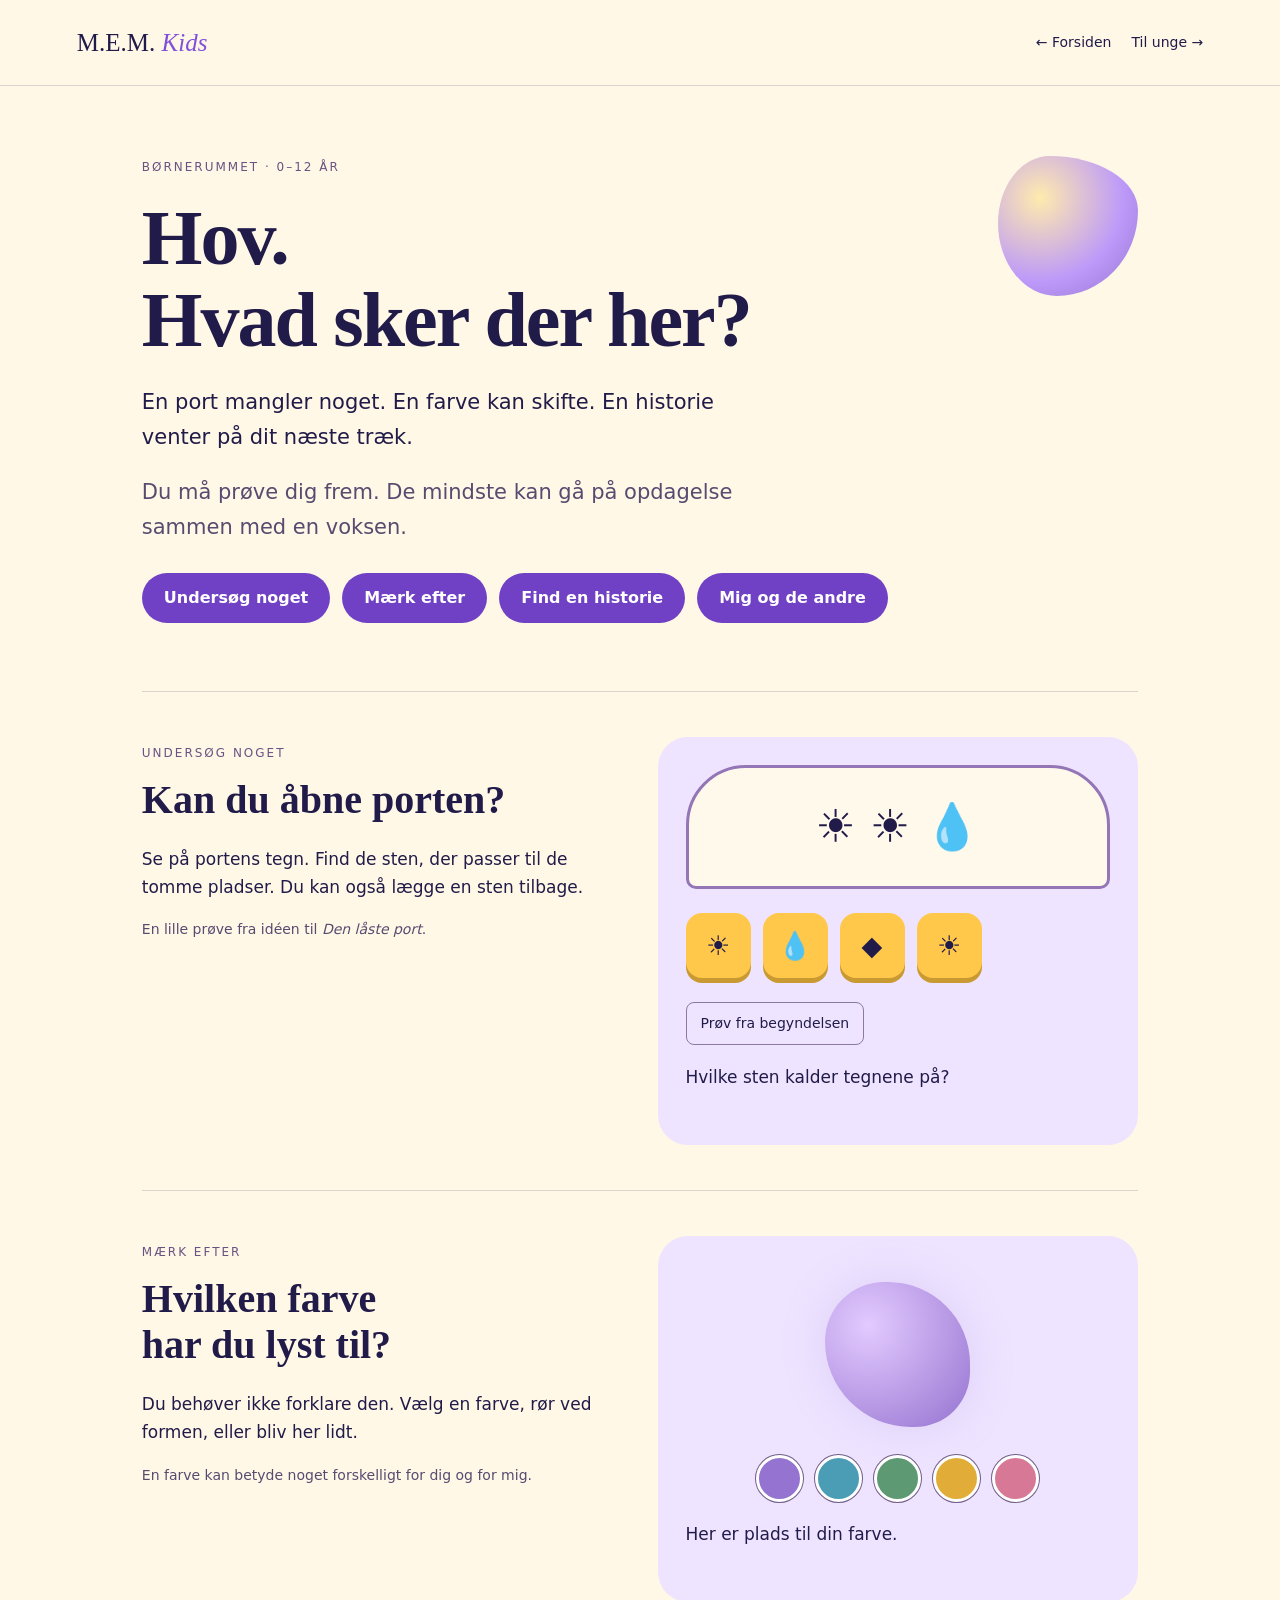
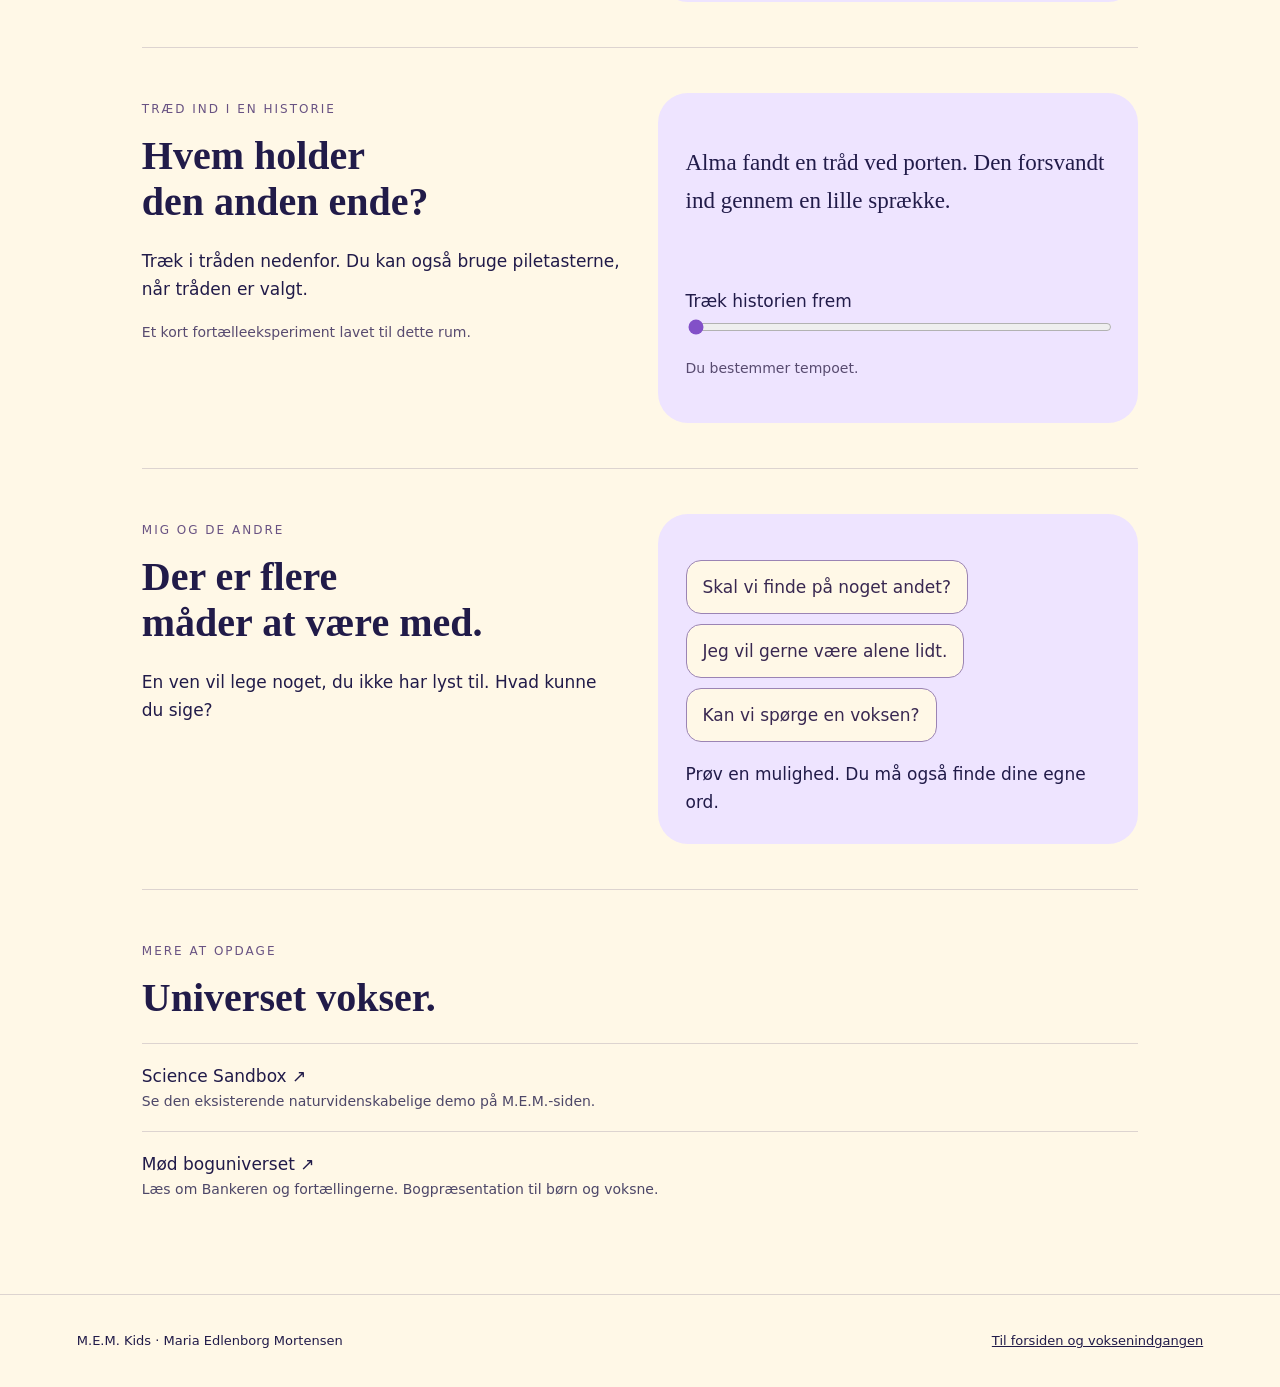
==== boern.html @ 12ec767f "Add files via upload" ====
<!doctype html><html lang="da"><head><meta charset="utf-8"><meta name="viewport" content="width=device-width,initial-scale=1"><title>Børnerummet · M.E.M. Kids</title><link rel="stylesheet" href="rum.css"></head><body>
<header><a class="brand" href="index.html">M.E.M. <em>Kids</em></a><nav aria-label="Vælg rum"><a href="index.html">← Forsiden</a><a href="unge.html">Til unge →</a></nav></header>
<main><section class="hero"><div class="hero-mark" aria-hidden="true"></div><div class="hero-copy"><span class="eyebrow">Børnerummet · 0–12 år</span><h1>Hov.<br>Hvad sker der her?</h1><p>En port mangler noget. En farve kan skifte. En historie venter på dit næste træk.</p><p class="hint">Du må prøve dig frem. De mindste kan gå på opdagelse sammen med en voksen.</p><div class="jump"><a href="#port">Undersøg noget</a><a href="#maerk">Mærk efter</a><a href="#historie">Find en historie</a><a href="#sammen">Mig og de andre</a></div></div></section>
<section class="area split" id="port"><div class="intro"><span class="eyebrow">Undersøg noget</span><h2>Kan du åbne porten?</h2><p>Se på portens tegn. Find de sten, der passer til de tomme pladser. Du kan også lægge en sten tilbage.</p><p class="hint">En lille prøve fra idéen til <em>Den låste port</em>.</p></div><div class="play"><div class="gate" id="gate" aria-label="Porten har to solpladser og en vandplads">☀ ☀ 💧</div><div class="pieces" aria-label="Vælg sten"><button class="stone" data-kind="sun" aria-label="Solsten et" aria-pressed="false">☀</button><button class="stone" data-kind="water" aria-label="Vandsten" aria-pressed="false">💧</button><button class="stone" data-kind="earth" aria-label="Jordsten" aria-pressed="false">◆</button><button class="stone" data-kind="sun" aria-label="Solsten to" aria-pressed="false">☀</button></div><button class="secondary" id="reset-gate">Prøv fra begyndelsen</button><p class="result" id="gate-result" aria-live="polite">Hvilke sten kalder tegnene på?</p></div></section>
<section class="area split" id="maerk"><div><span class="eyebrow">Mærk efter</span><h2>Hvilken farve<br>har du lyst til?</h2><p>Du behøver ikke forklare den. Vælg en farve, rør ved formen, eller bliv her lidt.</p><p class="hint">En farve kan betyde noget forskelligt for dig og for mig.</p></div><div class="play"><button class="feeling" id="feeling" aria-label="Rør ved farveformen" style="display:block;border:0"></button><div class="colors"><button style="background:#9573d0" data-color="#9573d0" aria-label="Lilla"></button><button style="background:#4b9db5" data-color="#4b9db5" aria-label="Blå"></button><button style="background:#5d9973" data-color="#5d9973" aria-label="Grøn"></button><button style="background:#e1ad38" data-color="#e1ad38" aria-label="Gul"></button><button style="background:#d67896" data-color="#d67896" aria-label="Rosa"></button></div><p id="color-result" class="result" aria-live="polite">Her er plads til din farve.</p></div></section>
<section class="area split" id="historie"><div><span class="eyebrow">Træd ind i en historie</span><h2>Hvem holder<br>den anden ende?</h2><p>Træk i tråden nedenfor. Du kan også bruge piletasterne, når tråden er valgt.</p><p class="hint">Et kort fortælleeksperiment lavet til dette rum.</p></div><div class="play"><p class="story" id="story-text" aria-live="polite">Alma fandt en tråd ved porten. Den forsvandt ind gennem en lille sprække.</p><label for="story-thread">Træk historien frem</label><input class="thread-control" id="story-thread" type="range" min="0" max="4" step="1" value="0"><p class="hint">Du bestemmer tempoet.</p></div></section>
<section class="area split" id="sammen"><div><span class="eyebrow">Mig og de andre</span><h2>Der er flere<br>måder at være med.</h2><p>En ven vil lege noget, du ikke har lyst til. Hvad kunne du sige?</p></div><div class="play"><div class="choices"><button data-response="Du kan foreslå en anden leg. Så kan I undersøge, om der er noget, I begge har lyst til.">Skal vi finde på noget andet?</button><button data-response="Du må gerne holde en pause. Du kan fortælle, om du har lyst til at være med senere.">Jeg vil gerne være alene lidt.</button><button data-response="En voksen kan hjælpe med at få plads til begge jeres ønsker.">Kan vi spørge en voksen?</button></div><p class="result" id="friend-result" aria-live="polite">Prøv en mulighed. Du må også finde dine egne ord.</p></div></section>
<section class="area"><span class="eyebrow">Mere at opdage</span><h2>Universet vokser.</h2><a class="resource" href="https://mem-teori.github.io/etos-site/science-sandbox.html">Science Sandbox ↗<span>Se den eksisterende naturvidenskabelige demo på M.E.M.-siden.</span></a><a class="resource" href="https://mem-teori.github.io/etos-site/boerneunivers.html">Mød boguniverset ↗<span>Læs om Bankeren og fortællingerne. Bogpræsentation til børn og voksne.</span></a></section></main>
<footer class="foot"><span>M.E.M. Kids · Maria Edlenborg Mortensen</span><a href="index.html">Til forsiden og voksenindgangen</a></footer>
<script src="boern.js"></script></body></html>
---- rum.css ----
*{box-sizing:border-box}html{scroll-behavior:smooth}body{margin:0;font:17px/1.65 'Trebuchet MS',system-ui,sans-serif;background:#fff8e7;color:#211b49}body.young{background:#101923;color:#e7f1f3;font-family:system-ui,sans-serif}a{color:inherit}button,input,textarea{font:inherit}button,a{touch-action:manipulation}button{cursor:pointer}button:focus-visible,a:focus-visible,input:focus-visible,textarea:focus-visible{outline:3px solid #b57bff;outline-offset:5px}header{display:flex;justify-content:space-between;gap:20px;flex-wrap:wrap;align-items:center;padding:22px 6%;border-bottom:1px solid #81728e44}.brand{text-decoration:none;font-family:Georgia,serif;font-size:25px}.brand em{color:#8250d8}.young .brand em{color:#9cebd2}nav{display:flex;gap:20px;flex-wrap:wrap;font-size:14px}nav a{text-decoration:none}main{max-width:1150px;margin:auto;padding:0 6%}.hero{padding:65px 0 40px;position:relative}.eyebrow{text-transform:uppercase;letter-spacing:2px;font-size:12px;color:#695383}.young .eyebrow{color:#9cebd2}h1{font:700 clamp(40px,7vw,78px)/1.05 Georgia,serif;letter-spacing:-2px;margin:18px 0 24px}.young h1{font-family:system-ui,sans-serif;font-weight:750}h2{font:700 clamp(28px,4vw,40px)/1.15 Georgia,serif;margin:12px 0 22px}.young h2{font-family:system-ui,sans-serif;font-weight:650}h3{font-size:20px}.hero p{max-width:630px;font-size:21px}.hero-mark{position:absolute;right:0;top:70px;width:140px;height:140px;background:radial-gradient(circle at 30% 30%,#ffe69a,#a77aff 60%,#7144c7);border-radius:37% 63% 58% 42%/48% 39% 61% 52%;opacity:.75;z-index:-0}.hero-copy{position:relative;z-index:1;max-width:760px}.young .hero-mark{background:transparent;border:1px solid #81d9c1;transform:rotate(32deg);border-radius:6px;opacity:.3}.jump{display:flex;gap:12px;flex-wrap:wrap;margin:28px 0}.jump a,.action{display:inline-block;background:#7041c4;color:#fff;border:0;border-radius:28px;padding:12px 22px;text-decoration:none;font-size:16px;font-weight:700}.young .jump a,.young .action{background:#a5f2ce;color:#10262a;border-radius:5px}.area{padding:45px 0;border-top:1px solid #81728e44}.split{display:grid;grid-template-columns:1fr 1fr;gap:35px;align-items:start}.intro p{max-width:600px}.play{background:#eee4ff;border-radius:30px;padding:28px;min-width:0}.young .play{background:#192936;border:1px solid #36505a;border-radius:10px}.hint{font-size:14px;color:#584b70}.young .hint{color:#bccdd6}.pieces{display:flex;gap:12px;flex-wrap:wrap;margin:24px 0}.stone{width:65px;height:65px;border:0;border-radius:16px;background:#ffc84a;color:#211b49;box-shadow:0 5px #ca9a32;font-size:27px}.stone[aria-pressed=true]{background:#7650ca;box-shadow:0 5px #4b3087;color:white}.gate{padding:22px;border:3px solid #9476b7;border-radius:60px 60px 10px 10px;text-align:center;font-size:45px;min-height:120px;background:#fff9ec}.gate.open{background:#d9f3c5;border-color:#4d7b36}.result{min-height:54px;margin:18px 0 0}.secondary{background:transparent;color:inherit;border:1px solid #8c799e;padding:9px 14px;border-radius:8px;font-size:14px}.feeling{height:145px;width:145px;margin:18px auto 28px;background:radial-gradient(circle at 30% 30%,#e3caff,#9573d0);border-radius:42% 58% 39% 61%;transition:background .3s,border-radius .3s,transform .3s;box-shadow:0 0 45px #af8ce33b}.colors{display:flex;justify-content:center;gap:12px;flex-wrap:wrap}.colors button{width:47px;height:47px;border-radius:50%;border:3px solid #ffffff;box-shadow:0 0 0 1px #705d87}.story{font-family:Georgia,serif;font-size:23px;min-height:120px}.thread-control{width:100%;accent-color:#8250c8}.choices{display:flex;flex-wrap:wrap;gap:10px;margin:18px 0}.choices button{background:#fff8e7;border:1px solid #9b84b4;color:#392851;border-radius:15px;padding:12px 16px;text-align:left}.young .choices button{background:#213746;border-color:#47616f;color:#ecf6f7;border-radius:5px}.young .choices button[aria-pressed=true]{border-color:#a5f2ce;background:#304b4a}.sheet label{display:block;margin:18px 0 5px}.sheet textarea{display:block;width:100%;min-height:90px;resize:vertical;padding:12px;background:#10202b;border:1px solid #526879;color:#f0f5f6;border-radius:5px}.output{white-space:pre-wrap;background:#0e202a;padding:18px;border-left:3px solid #a5f2ce;margin-top:20px;overflow-wrap:anywhere}.tags{display:flex;gap:10px;flex-wrap:wrap}.tags span{font-size:12px;border:1px solid #87949d;padding:4px 9px;border-radius:4px}.resource{display:block;padding:18px 0;border-top:1px solid #81728e44;text-decoration:none}.resource span{display:block;font-size:14px;opacity:.8}.note{font-size:14px;max-width:750px}.foot{padding:35px 6%;border-top:1px solid #81728e44;margin-top:30px;display:flex;gap:20px;justify-content:space-between;flex-wrap:wrap;font-size:13px}.status{font-size:12px;letter-spacing:1px;color:#705383}.young .status{color:#a5d7c9}@media(max-width:700px){.split{grid-template-columns:1fr}.hero{padding-top:40px}.hero-mark{width:80px;height:80px;top:35px;opacity:.3}main{padding:0 6%}.play{padding:22px}nav{gap:14px}.hero p{font-size:19px}.stone{width:56px;height:56px}}@media(prefers-reduced-motion:reduce){html{scroll-behavior:auto}*{transition:none!important}}
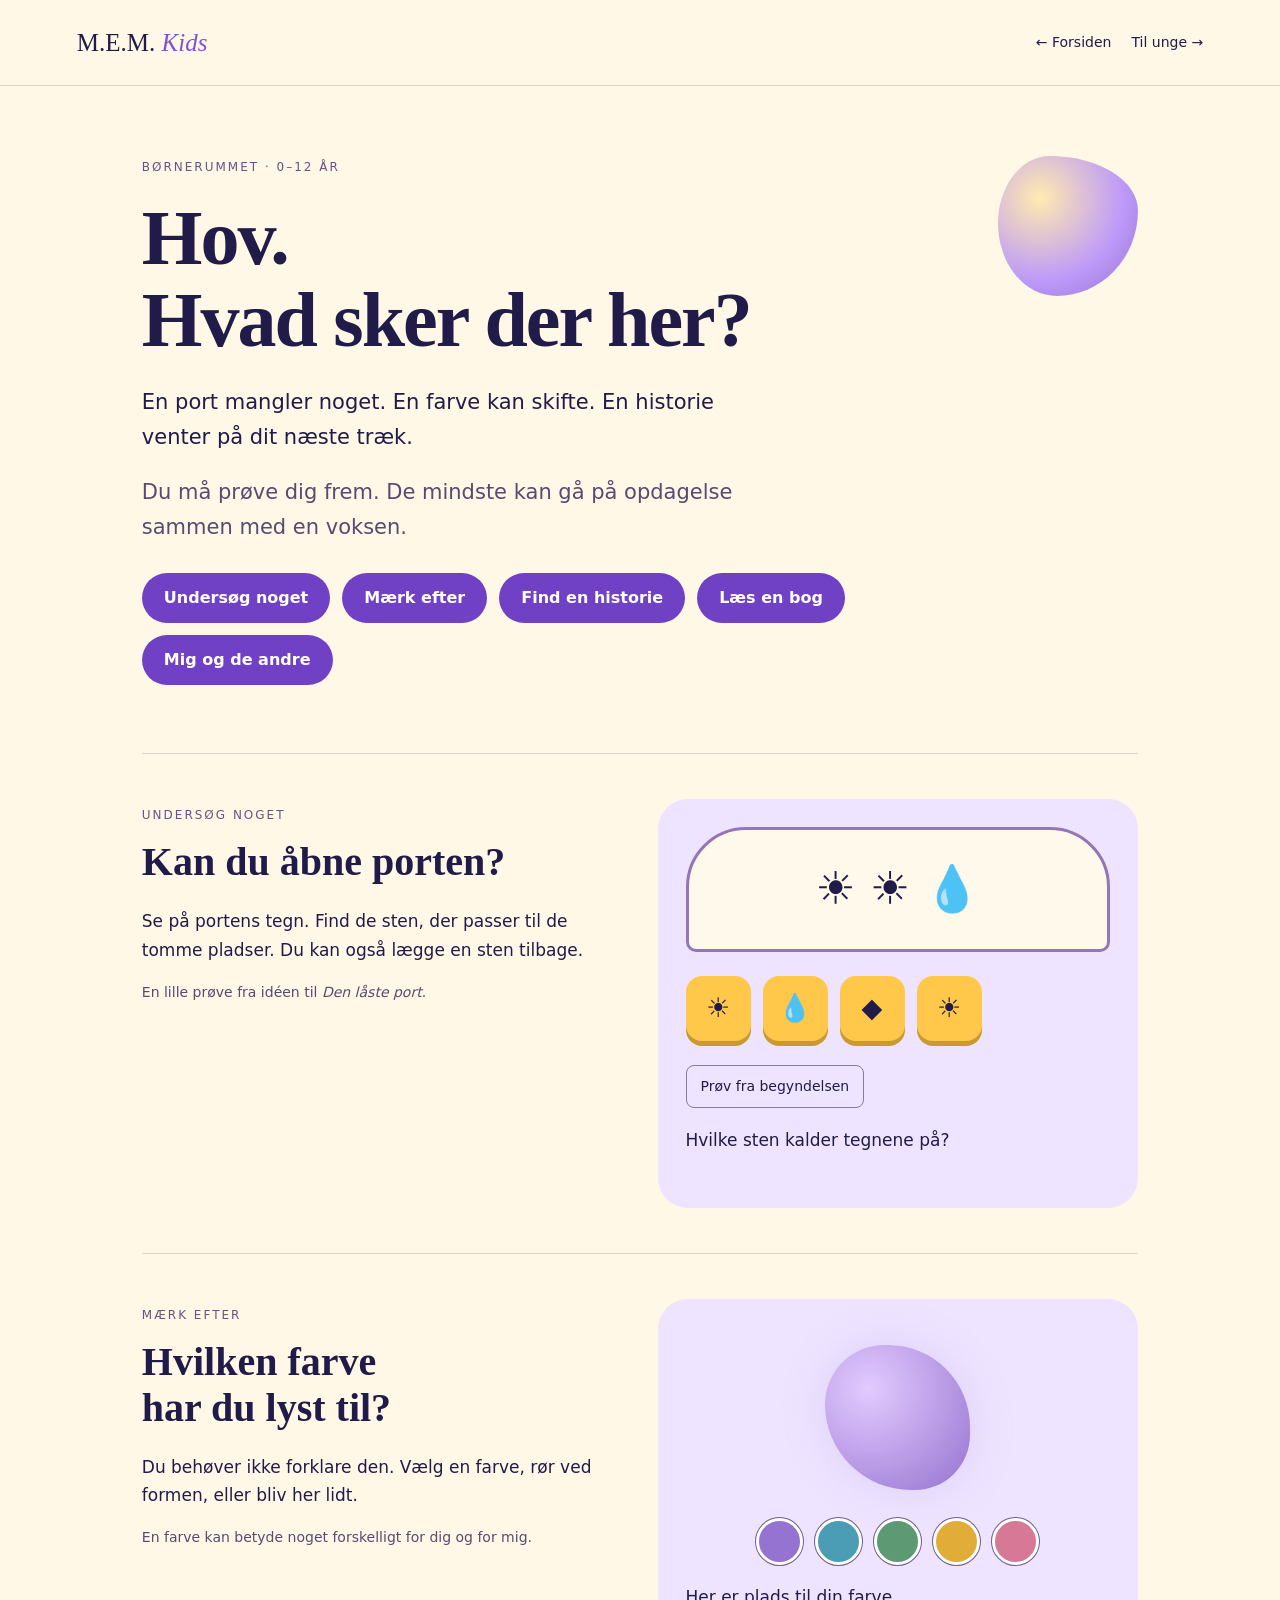
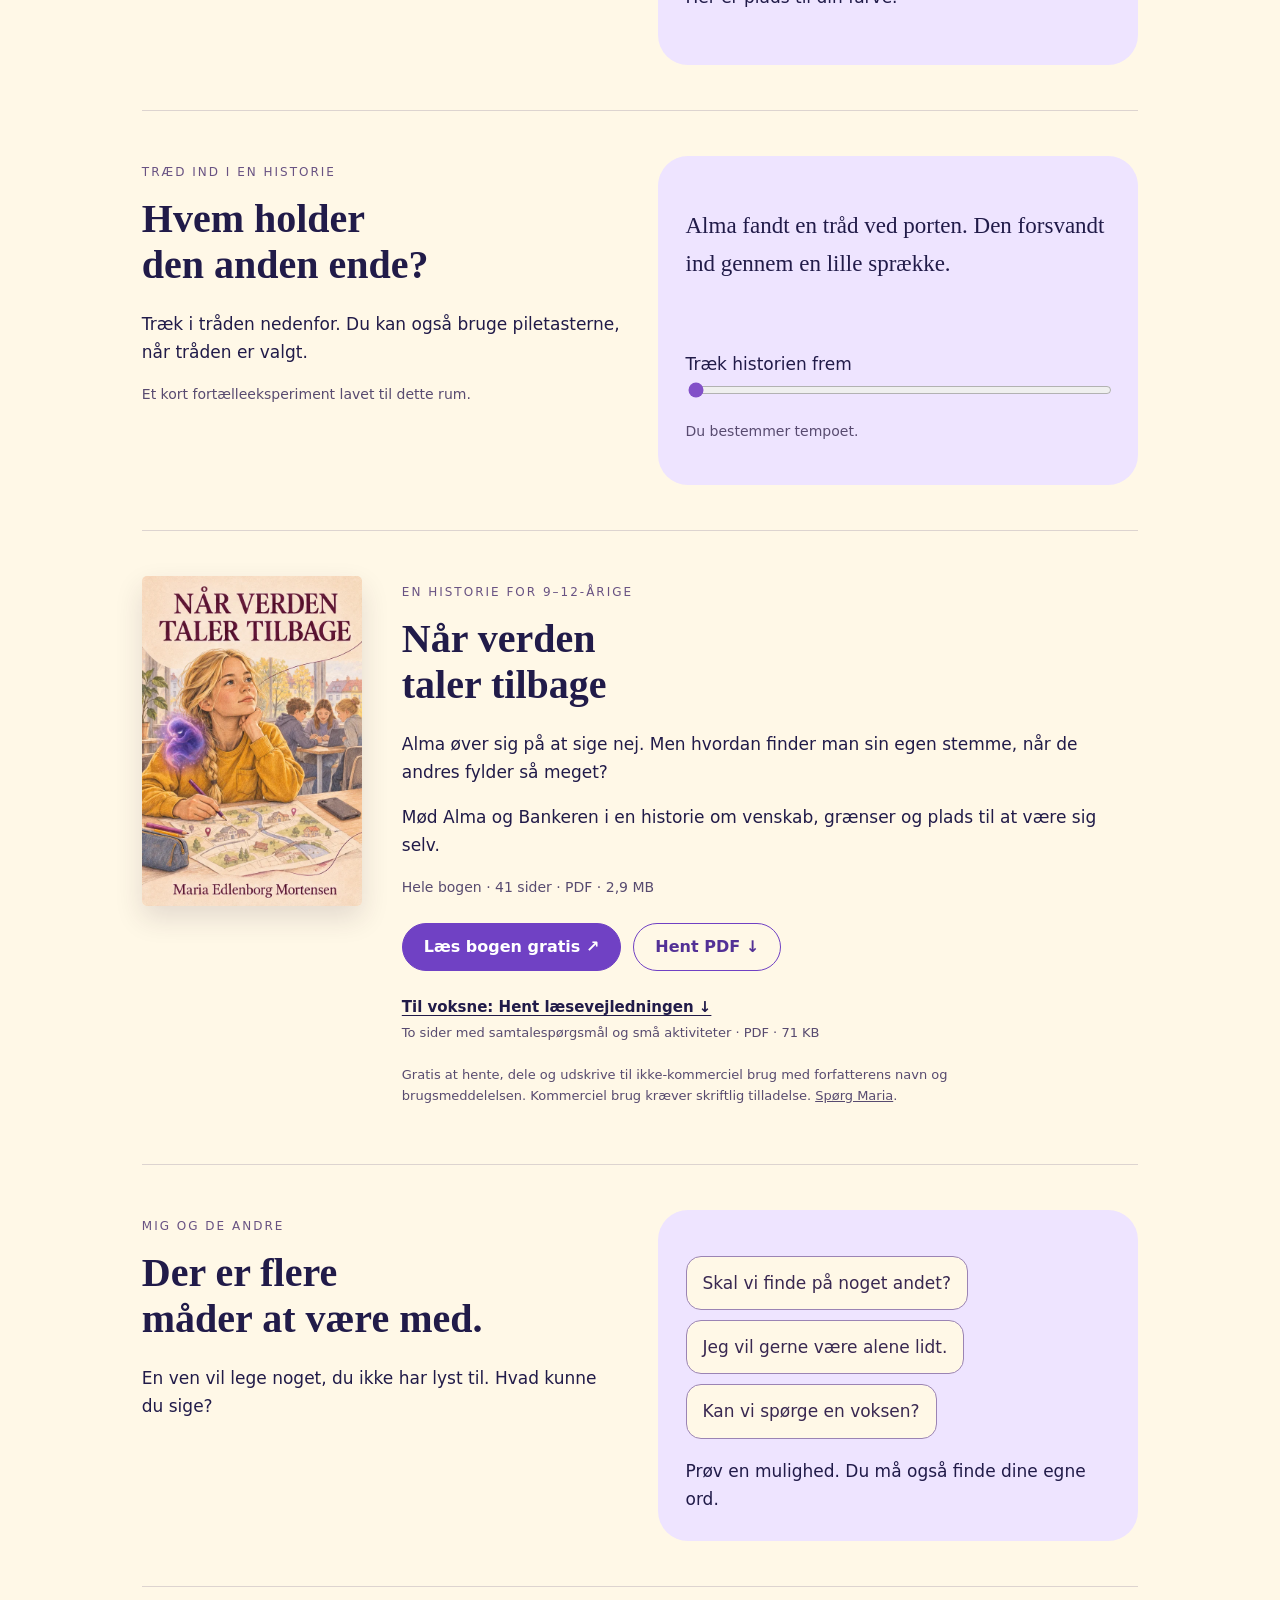
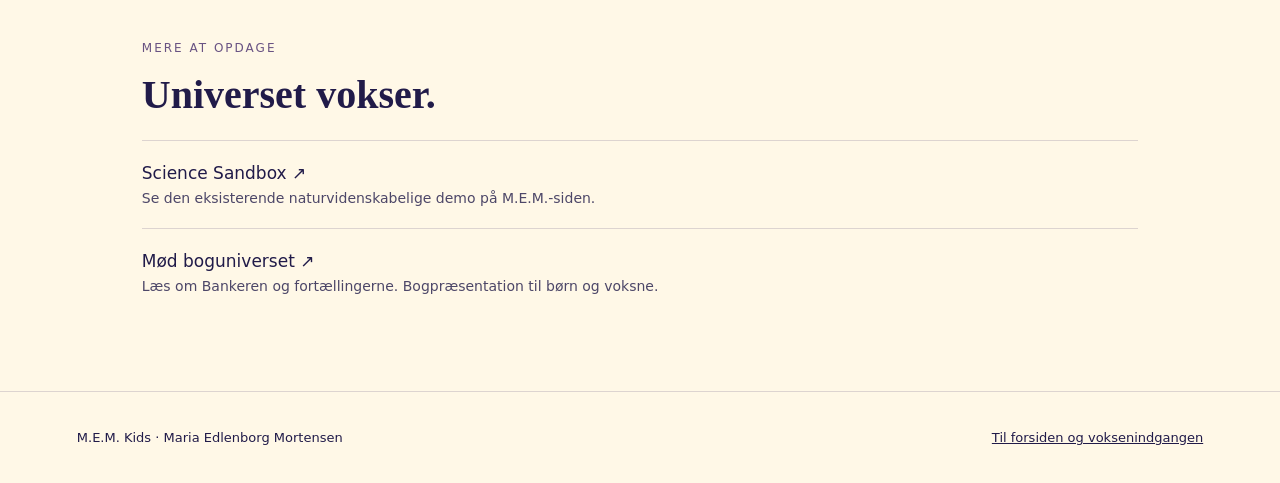
==== commit 440dff40: "Add files via upload" ====
--- a/boern.html
+++ b/boern.html
@@ -1,9 +1,27 @@
-<!doctype html><html lang="da"><head><meta charset="utf-8"><meta name="viewport" content="width=device-width,initial-scale=1"><title>Børnerummet · M.E.M. Kids</title><link rel="stylesheet" href="rum.css"></head><body>
+<!doctype html><html lang="da"><head><meta charset="utf-8"><meta name="viewport" content="width=device-width,initial-scale=1"><title>Børnerummet · M.E.M. Kids</title><link rel="stylesheet" href="rum.css"><link rel="stylesheet" href="boeger.css"></head><body>
 <header><a class="brand" href="index.html">M.E.M. <em>Kids</em></a><nav aria-label="Vælg rum"><a href="index.html">← Forsiden</a><a href="unge.html">Til unge →</a></nav></header>
-<main><section class="hero"><div class="hero-mark" aria-hidden="true"></div><div class="hero-copy"><span class="eyebrow">Børnerummet · 0–12 år</span><h1>Hov.<br>Hvad sker der her?</h1><p>En port mangler noget. En farve kan skifte. En historie venter på dit næste træk.</p><p class="hint">Du må prøve dig frem. De mindste kan gå på opdagelse sammen med en voksen.</p><div class="jump"><a href="#port">Undersøg noget</a><a href="#maerk">Mærk efter</a><a href="#historie">Find en historie</a><a href="#sammen">Mig og de andre</a></div></div></section>
+<main><section class="hero"><div class="hero-mark" aria-hidden="true"></div><div class="hero-copy"><span class="eyebrow">Børnerummet · 0–12 år</span><h1>Hov.<br>Hvad sker der her?</h1><p>En port mangler noget. En farve kan skifte. En historie venter på dit næste træk.</p><p class="hint">Du må prøve dig frem. De mindste kan gå på opdagelse sammen med en voksen.</p><div class="jump"><a href="#port">Undersøg noget</a><a href="#maerk">Mærk efter</a><a href="#historie">Find en historie</a><a href="#bogen">Læs en bog</a><a href="#sammen">Mig og de andre</a></div></div></section>
 <section class="area split" id="port"><div class="intro"><span class="eyebrow">Undersøg noget</span><h2>Kan du åbne porten?</h2><p>Se på portens tegn. Find de sten, der passer til de tomme pladser. Du kan også lægge en sten tilbage.</p><p class="hint">En lille prøve fra idéen til <em>Den låste port</em>.</p></div><div class="play"><div class="gate" id="gate" aria-label="Porten har to solpladser og en vandplads">☀ ☀ 💧</div><div class="pieces" aria-label="Vælg sten"><button class="stone" data-kind="sun" aria-label="Solsten et" aria-pressed="false">☀</button><button class="stone" data-kind="water" aria-label="Vandsten" aria-pressed="false">💧</button><button class="stone" data-kind="earth" aria-label="Jordsten" aria-pressed="false">◆</button><button class="stone" data-kind="sun" aria-label="Solsten to" aria-pressed="false">☀</button></div><button class="secondary" id="reset-gate">Prøv fra begyndelsen</button><p class="result" id="gate-result" aria-live="polite">Hvilke sten kalder tegnene på?</p></div></section>
 <section class="area split" id="maerk"><div><span class="eyebrow">Mærk efter</span><h2>Hvilken farve<br>har du lyst til?</h2><p>Du behøver ikke forklare den. Vælg en farve, rør ved formen, eller bliv her lidt.</p><p class="hint">En farve kan betyde noget forskelligt for dig og for mig.</p></div><div class="play"><button class="feeling" id="feeling" aria-label="Rør ved farveformen" style="display:block;border:0"></button><div class="colors"><button style="background:#9573d0" data-color="#9573d0" aria-label="Lilla"></button><button style="background:#4b9db5" data-color="#4b9db5" aria-label="Blå"></button><button style="background:#5d9973" data-color="#5d9973" aria-label="Grøn"></button><button style="background:#e1ad38" data-color="#e1ad38" aria-label="Gul"></button><button style="background:#d67896" data-color="#d67896" aria-label="Rosa"></button></div><p id="color-result" class="result" aria-live="polite">Her er plads til din farve.</p></div></section>
 <section class="area split" id="historie"><div><span class="eyebrow">Træd ind i en historie</span><h2>Hvem holder<br>den anden ende?</h2><p>Træk i tråden nedenfor. Du kan også bruge piletasterne, når tråden er valgt.</p><p class="hint">Et kort fortælleeksperiment lavet til dette rum.</p></div><div class="play"><p class="story" id="story-text" aria-live="polite">Alma fandt en tråd ved porten. Den forsvandt ind gennem en lille sprække.</p><label for="story-thread">Træk historien frem</label><input class="thread-control" id="story-thread" type="range" min="0" max="4" step="1" value="0"><p class="hint">Du bestemmer tempoet.</p></div></section>
+<section class="area book-section" id="bogen" aria-labelledby="book-title">
+  <div class="book-layout">
+    <a class="book-cover" href="boeger/naar-verden-taler-tilbage.pdf" target="_blank" rel="noopener" aria-label="Læs Når verden taler tilbage som PDF i en ny fane"><img src="assets/naar-verden-taler-tilbage.webp" width="600" height="900" loading="lazy" decoding="async" alt="Omslag til Når verden taler tilbage med Alma og Bankeren."></a>
+    <div class="book-copy">
+      <span class="eyebrow">En historie for 9–12-årige</span>
+      <h2 id="book-title">Når verden<br>taler tilbage</h2>
+      <p>Alma øver sig på at sige nej. Men hvordan finder man sin egen stemme, når de andres fylder så meget?</p>
+      <p>Mød Alma og Bankeren i en historie om venskab, grænser og plads til at være sig selv.</p>
+      <p class="book-format">Hele bogen · 41 sider · PDF · 2,9 MB</p>
+      <div class="book-actions">
+        <a class="book-primary" href="boeger/naar-verden-taler-tilbage.pdf" target="_blank" rel="noopener" aria-label="Læs bogen gratis som PDF i en ny fane">Læs bogen gratis ↗</a>
+        <a class="book-secondary" href="boeger/naar-verden-taler-tilbage.pdf" download="naar-verden-taler-tilbage.pdf">Hent PDF ↓</a>
+      </div>
+      <p class="book-guide"><a href="boeger/laesevejledning.pdf" download="laesevejledning.pdf">Til voksne: Hent læsevejledningen ↓</a><br><span>To sider med samtalespørgsmål og små aktiviteter · PDF · 71 KB</span></p>
+      <p class="book-permission">Gratis at hente, dele og udskrive til ikke-kommerciel brug med forfatterens navn og brugsmeddelelsen. Kommerciel brug kræver skriftlig tilladelse. <a href="mailto:M.E.M.Teori@gmail.com?subject=Tilladelse%20til%20brug%20af%20b%C3%B8rnebog">Spørg Maria</a>.</p>
+    </div>
+  </div>
+</section>
 <section class="area split" id="sammen"><div><span class="eyebrow">Mig og de andre</span><h2>Der er flere<br>måder at være med.</h2><p>En ven vil lege noget, du ikke har lyst til. Hvad kunne du sige?</p></div><div class="play"><div class="choices"><button data-response="Du kan foreslå en anden leg. Så kan I undersøge, om der er noget, I begge har lyst til.">Skal vi finde på noget andet?</button><button data-response="Du må gerne holde en pause. Du kan fortælle, om du har lyst til at være med senere.">Jeg vil gerne være alene lidt.</button><button data-response="En voksen kan hjælpe med at få plads til begge jeres ønsker.">Kan vi spørge en voksen?</button></div><p class="result" id="friend-result" aria-live="polite">Prøv en mulighed. Du må også finde dine egne ord.</p></div></section>
 <section class="area"><span class="eyebrow">Mere at opdage</span><h2>Universet vokser.</h2><a class="resource" href="https://mem-teori.github.io/etos-site/science-sandbox.html">Science Sandbox ↗<span>Se den eksisterende naturvidenskabelige demo på M.E.M.-siden.</span></a><a class="resource" href="https://mem-teori.github.io/etos-site/boerneunivers.html">Mød boguniverset ↗<span>Læs om Bankeren og fortællingerne. Bogpræsentation til børn og voksne.</span></a></section></main>
 <footer class="foot"><span>M.E.M. Kids · Maria Edlenborg Mortensen</span><a href="index.html">Til forsiden og voksenindgangen</a></footer>
--- a/boeger.css
+++ b/boeger.css
@@ -0,0 +1,23 @@
+.book-section{scroll-margin-top:24px}
+.book-layout{display:grid;grid-template-columns:220px minmax(0,1fr);gap:40px;align-items:start}
+.book-cover,.book-teaser-cover{display:block}
+.book-cover img,.book-teaser-cover img{display:block;width:100%;height:auto;border-radius:5px;box-shadow:0 12px 28px #39233824}
+.book-copy h2{margin-top:12px}
+.book-format{font-size:14px;color:#584b70}
+.book-actions{display:flex;flex-wrap:wrap;gap:12px;margin:24px 0}
+.book-primary,.book-secondary{display:inline-flex;align-items:center;justify-content:center;min-height:48px;border-radius:28px;padding:11px 21px;text-decoration:none;font-size:16px;font-weight:700;line-height:1.4;border:1px solid #7041c4}
+.book-primary{background:#7041c4;color:#fff}
+.book-secondary{background:transparent;color:#533196}
+.book-primary:hover{background:#573095}.book-secondary:hover{background:#eee4ff}
+.book-guide{font-size:15px;margin:0 0 20px}.book-guide a{font-weight:700;text-underline-offset:3px}
+.book-guide span{font-size:13px;color:#584b70}
+.book-permission{font-size:13px;line-height:1.6;color:#584b70;max-width:620px}
+.book-teaser-wrap{max-width:1200px;margin:0 auto;padding:0 6% 30px}
+.book-teaser{display:grid;grid-template-columns:112px minmax(0,1fr);gap:28px;align-items:center;padding:28px 34px;background:#f4eadf;border:1px solid #e4d7c9;border-radius:24px 40px 24px 32px}
+.book-kicker{font-size:12px;font-weight:700;letter-spacing:1px;color:#664069;margin:0 0 10px}
+.book-teaser h2{font:700 clamp(24px,3vw,32px)/1.2 Georgia,serif;margin:0 0 12px}
+.book-teaser-copy>p:not(.book-kicker){font-size:17px;line-height:1.5;margin:0 0 14px;max-width:620px}
+.book-teaser-link{display:inline-block;font-size:16px;font-weight:700;color:#533196;padding:8px 0;text-underline-offset:4px}
+.book-section a:focus-visible,.book-teaser-wrap a:focus-visible{outline:3px solid #8250d8;outline-offset:5px}
+@media(max-width:700px){.book-layout{grid-template-columns:1fr;gap:24px}.book-cover{width:180px;max-width:65%}.book-teaser{padding:24px;gap:20px;grid-template-columns:90px minmax(0,1fr)}.book-teaser h2{font-size:25px}.book-teaser-copy>p:not(.book-kicker){font-size:16px}}
+@media(max-width:400px){.book-teaser{grid-template-columns:1fr}.book-teaser-cover{width:100px}}
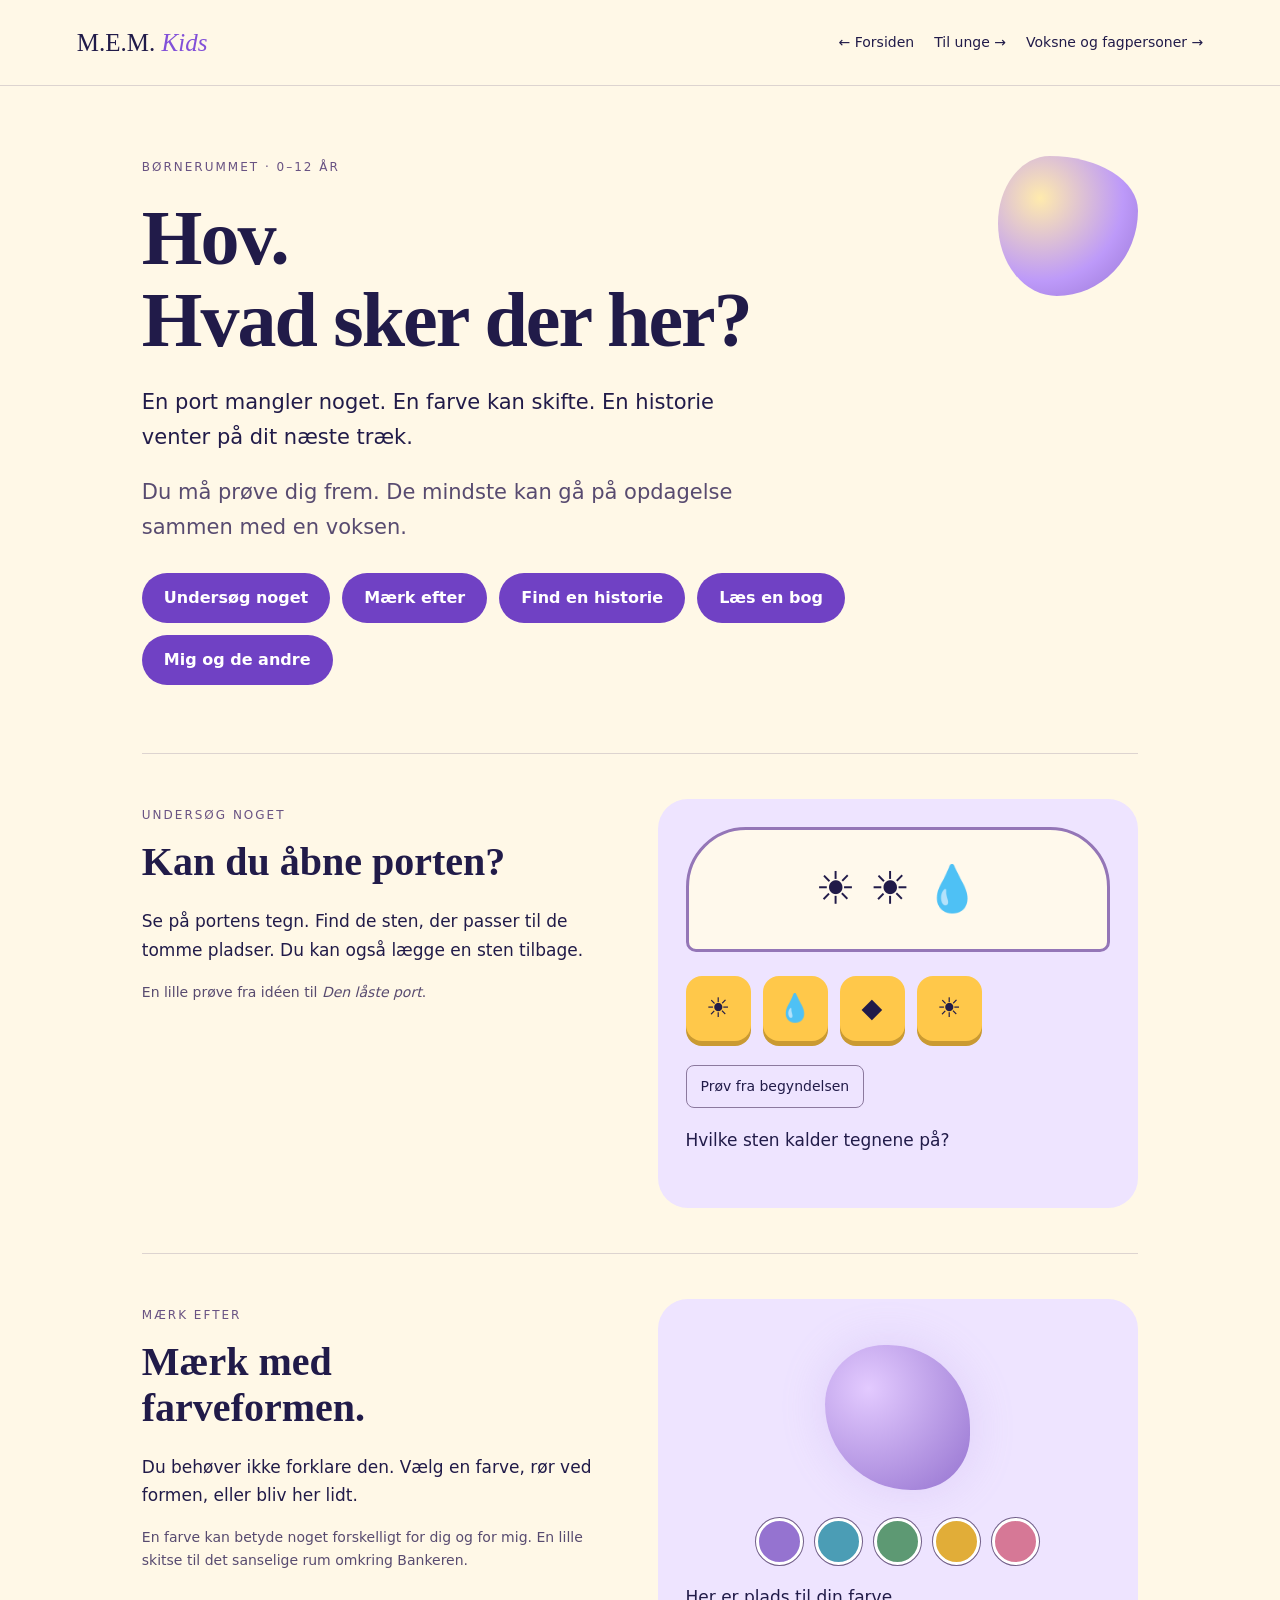
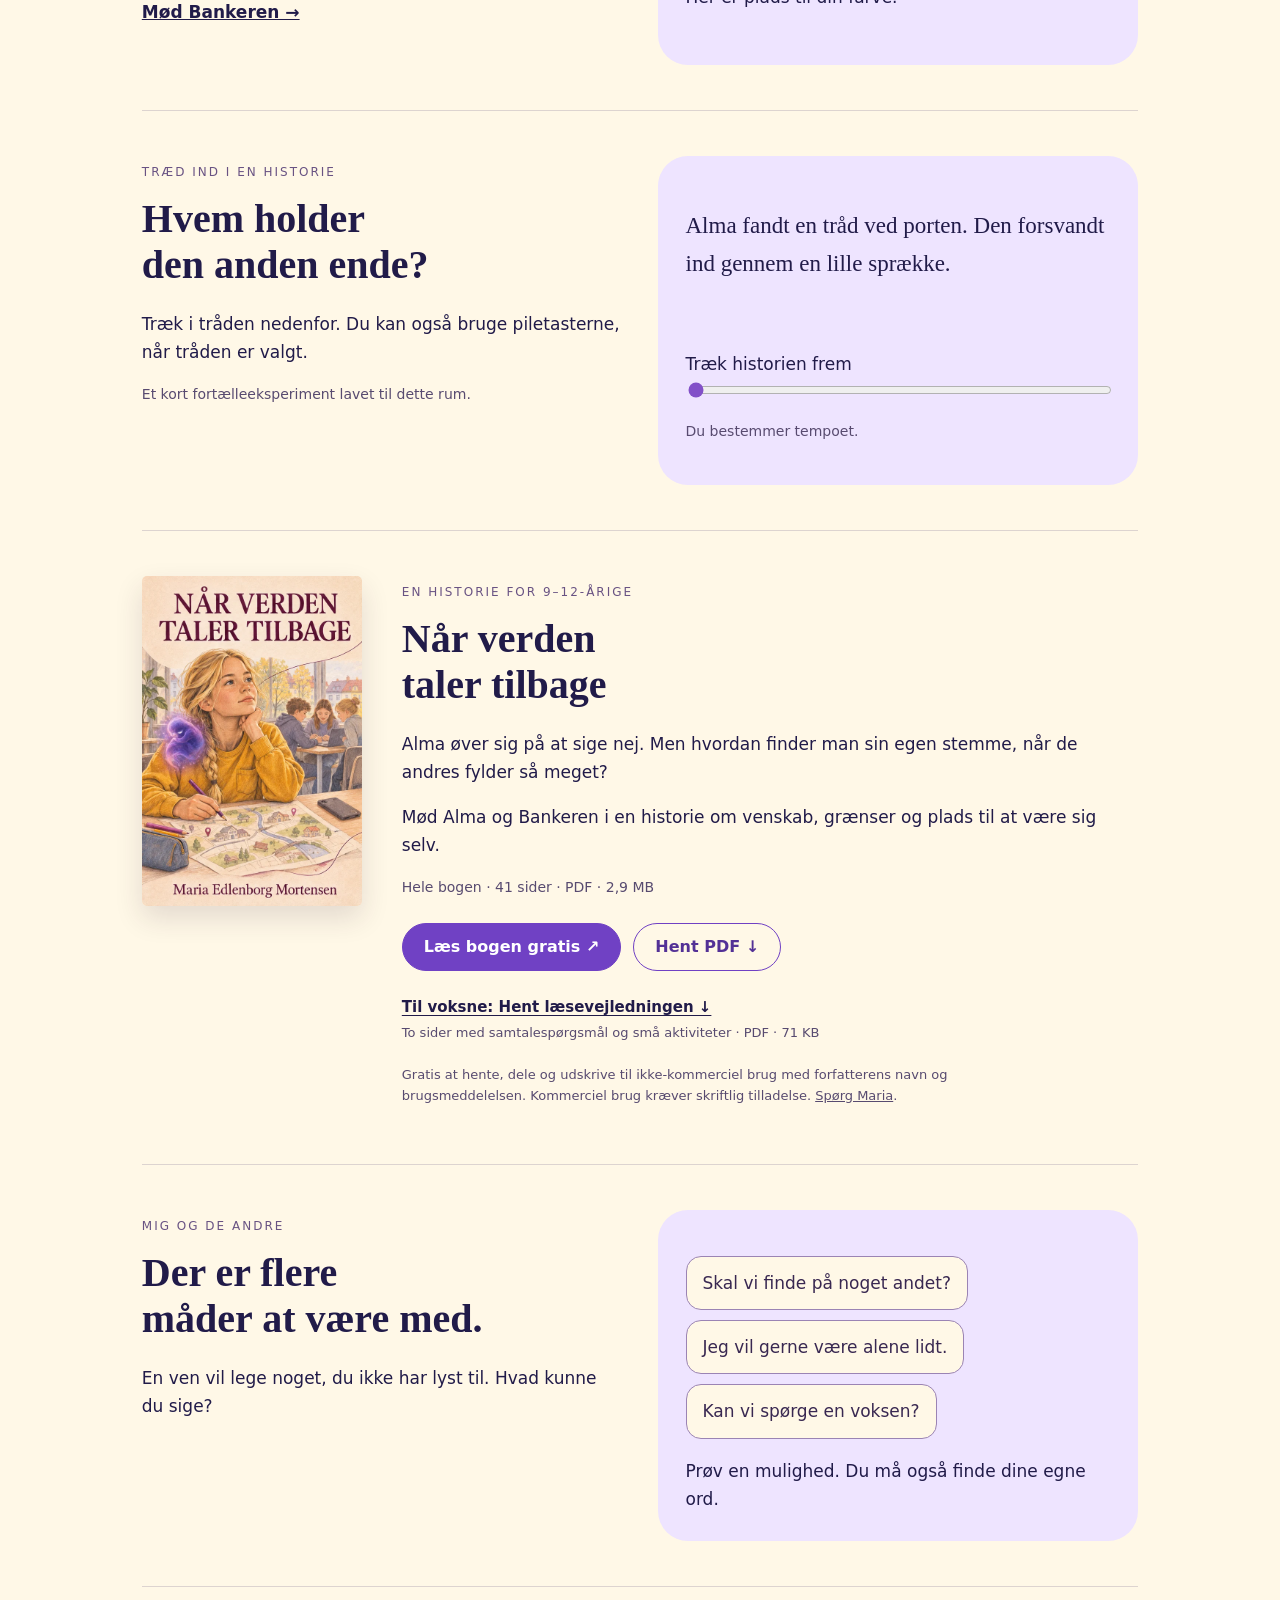
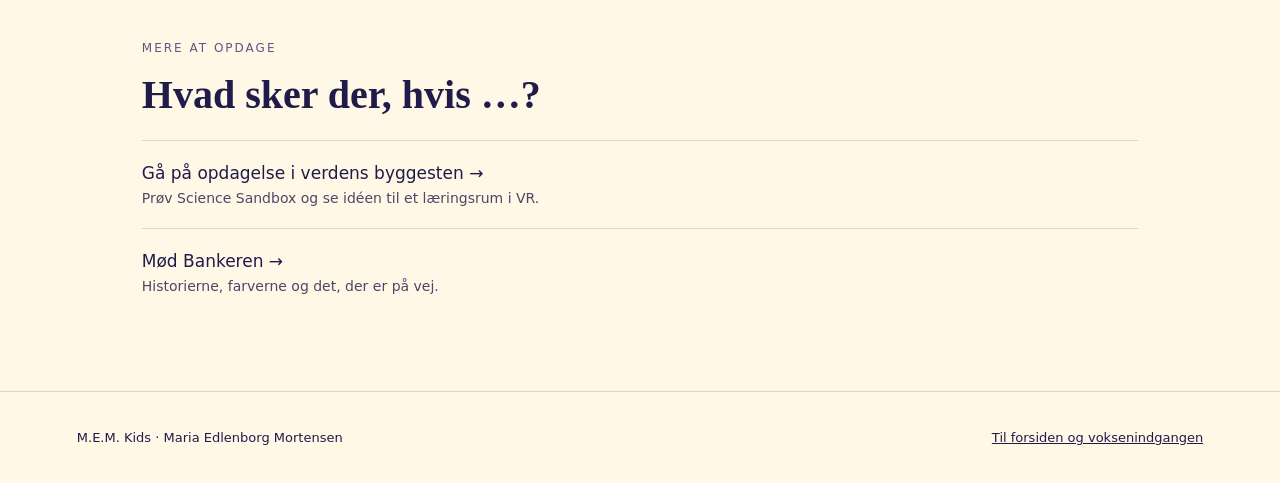
==== commit c8c75318: "Add files via upload" ====
--- a/boern.html
+++ b/boern.html
@@ -1,8 +1,25 @@
-<!doctype html><html lang="da"><head><meta charset="utf-8"><meta name="viewport" content="width=device-width,initial-scale=1"><title>Børnerummet · M.E.M. Kids</title><link rel="stylesheet" href="rum.css"><link rel="stylesheet" href="boeger.css"></head><body>
-<header><a class="brand" href="index.html">M.E.M. <em>Kids</em></a><nav aria-label="Vælg rum"><a href="index.html">← Forsiden</a><a href="unge.html">Til unge →</a></nav></header>
+<!doctype html><html lang="da"><head><meta charset="utf-8"><meta name="viewport" content="width=device-width,initial-scale=1"><title>Børnerummet · M.E.M. Kids</title>
+<meta name="description" content="Læs Når verden taler tilbage gratis. En børnebog for 9–12-årige om venskab, grænser og at finde sin egen stemme. Med læsevejledning til voksne.">
+<meta property="og:locale" content="da_DK">
+<meta property="og:type" content="website">
+<meta property="og:site_name" content="M.E.M. Kids">
+<meta property="og:title" content="Når verden taler tilbage · Gratis børnebog">
+<meta property="og:description" content="Mød Alma og Bankeren. En gratis bog for 9–12-årige om venskab, grænser og plads til at være sig selv. Med læsevejledning.">
+<meta property="og:url" content="https://mem-kids.com/boern.html">
+<meta property="og:image" content="https://mem-kids.com/assets/naar-verden-taler-tilbage-deling.jpg">
+<meta property="og:image:type" content="image/jpeg">
+<meta property="og:image:width" content="1200">
+<meta property="og:image:height" content="627">
+<meta property="og:image:alt" content="Når verden taler tilbage af Maria Edlenborg Mortensen. Alma med den violette Bankeren. Gratis børnebog for 9–12-årige.">
+<meta name="twitter:card" content="summary_large_image">
+<meta name="twitter:title" content="Når verden taler tilbage · Gratis børnebog">
+<meta name="twitter:description" content="Mød Alma og Bankeren. Læs og hent bogen og læsevejledningen gratis på M.E.M. Kids.">
+<meta name="twitter:image" content="https://mem-kids.com/assets/naar-verden-taler-tilbage-deling.jpg">
+<link rel="stylesheet" href="rum.css"><link rel="stylesheet" href="boeger.css"><link rel="stylesheet" href="univers.css"></head><body>
+<header><a class="brand" href="index.html">M.E.M. <em>Kids</em></a><nav aria-label="Vælg rum"><a href="index.html">← Forsiden</a><a href="unge.html">Til unge →</a><a href="voksne.html">Voksne og fagpersoner →</a></nav></header>
 <main><section class="hero"><div class="hero-mark" aria-hidden="true"></div><div class="hero-copy"><span class="eyebrow">Børnerummet · 0–12 år</span><h1>Hov.<br>Hvad sker der her?</h1><p>En port mangler noget. En farve kan skifte. En historie venter på dit næste træk.</p><p class="hint">Du må prøve dig frem. De mindste kan gå på opdagelse sammen med en voksen.</p><div class="jump"><a href="#port">Undersøg noget</a><a href="#maerk">Mærk efter</a><a href="#historie">Find en historie</a><a href="#bogen">Læs en bog</a><a href="#sammen">Mig og de andre</a></div></div></section>
 <section class="area split" id="port"><div class="intro"><span class="eyebrow">Undersøg noget</span><h2>Kan du åbne porten?</h2><p>Se på portens tegn. Find de sten, der passer til de tomme pladser. Du kan også lægge en sten tilbage.</p><p class="hint">En lille prøve fra idéen til <em>Den låste port</em>.</p></div><div class="play"><div class="gate" id="gate" aria-label="Porten har to solpladser og en vandplads">☀ ☀ 💧</div><div class="pieces" aria-label="Vælg sten"><button class="stone" data-kind="sun" aria-label="Solsten et" aria-pressed="false">☀</button><button class="stone" data-kind="water" aria-label="Vandsten" aria-pressed="false">💧</button><button class="stone" data-kind="earth" aria-label="Jordsten" aria-pressed="false">◆</button><button class="stone" data-kind="sun" aria-label="Solsten to" aria-pressed="false">☀</button></div><button class="secondary" id="reset-gate">Prøv fra begyndelsen</button><p class="result" id="gate-result" aria-live="polite">Hvilke sten kalder tegnene på?</p></div></section>
-<section class="area split" id="maerk"><div><span class="eyebrow">Mærk efter</span><h2>Hvilken farve<br>har du lyst til?</h2><p>Du behøver ikke forklare den. Vælg en farve, rør ved formen, eller bliv her lidt.</p><p class="hint">En farve kan betyde noget forskelligt for dig og for mig.</p></div><div class="play"><button class="feeling" id="feeling" aria-label="Rør ved farveformen" style="display:block;border:0"></button><div class="colors"><button style="background:#9573d0" data-color="#9573d0" aria-label="Lilla"></button><button style="background:#4b9db5" data-color="#4b9db5" aria-label="Blå"></button><button style="background:#5d9973" data-color="#5d9973" aria-label="Grøn"></button><button style="background:#e1ad38" data-color="#e1ad38" aria-label="Gul"></button><button style="background:#d67896" data-color="#d67896" aria-label="Rosa"></button></div><p id="color-result" class="result" aria-live="polite">Her er plads til din farve.</p></div></section>
+<section class="area split" id="maerk"><div><span class="eyebrow">Mærk efter</span><h2>Mærk med<br>farveformen.</h2><p>Du behøver ikke forklare den. Vælg en farve, rør ved formen, eller bliv her lidt.</p><p class="hint">En farve kan betyde noget forskelligt for dig og for mig. En lille skitse til det sanselige rum omkring Bankeren.</p><a class="text-link" href="bankeren.html">Mød Bankeren →</a></div><div class="play"><button class="feeling" id="feeling" aria-label="Rør ved farveformen" style="display:block;border:0"></button><div class="colors"><button style="background:#9573d0" data-color="#9573d0" aria-label="Lilla"></button><button style="background:#4b9db5" data-color="#4b9db5" aria-label="Blå"></button><button style="background:#5d9973" data-color="#5d9973" aria-label="Grøn"></button><button style="background:#e1ad38" data-color="#e1ad38" aria-label="Gul"></button><button style="background:#d67896" data-color="#d67896" aria-label="Rosa"></button></div><p id="color-result" class="result" aria-live="polite">Her er plads til din farve.</p></div></section>
 <section class="area split" id="historie"><div><span class="eyebrow">Træd ind i en historie</span><h2>Hvem holder<br>den anden ende?</h2><p>Træk i tråden nedenfor. Du kan også bruge piletasterne, når tråden er valgt.</p><p class="hint">Et kort fortælleeksperiment lavet til dette rum.</p></div><div class="play"><p class="story" id="story-text" aria-live="polite">Alma fandt en tråd ved porten. Den forsvandt ind gennem en lille sprække.</p><label for="story-thread">Træk historien frem</label><input class="thread-control" id="story-thread" type="range" min="0" max="4" step="1" value="0"><p class="hint">Du bestemmer tempoet.</p></div></section>
 <section class="area book-section" id="bogen" aria-labelledby="book-title">
   <div class="book-layout">
@@ -23,6 +40,6 @@
   </div>
 </section>
 <section class="area split" id="sammen"><div><span class="eyebrow">Mig og de andre</span><h2>Der er flere<br>måder at være med.</h2><p>En ven vil lege noget, du ikke har lyst til. Hvad kunne du sige?</p></div><div class="play"><div class="choices"><button data-response="Du kan foreslå en anden leg. Så kan I undersøge, om der er noget, I begge har lyst til.">Skal vi finde på noget andet?</button><button data-response="Du må gerne holde en pause. Du kan fortælle, om du har lyst til at være med senere.">Jeg vil gerne være alene lidt.</button><button data-response="En voksen kan hjælpe med at få plads til begge jeres ønsker.">Kan vi spørge en voksen?</button></div><p class="result" id="friend-result" aria-live="polite">Prøv en mulighed. Du må også finde dine egne ord.</p></div></section>
-<section class="area"><span class="eyebrow">Mere at opdage</span><h2>Universet vokser.</h2><a class="resource" href="https://mem-teori.github.io/etos-site/science-sandbox.html">Science Sandbox ↗<span>Se den eksisterende naturvidenskabelige demo på M.E.M.-siden.</span></a><a class="resource" href="https://mem-teori.github.io/etos-site/boerneunivers.html">Mød boguniverset ↗<span>Læs om Bankeren og fortællingerne. Bogpræsentation til børn og voksne.</span></a></section></main>
+<section class="area"><span class="eyebrow">Mere at opdage</span><h2>Hvad sker der, hvis …?</h2><a class="resource" href="laering.html">Gå på opdagelse i verdens byggesten →<span>Prøv Science Sandbox og se idéen til et læringsrum i VR.</span></a><a class="resource" href="bankeren.html">Mød Bankeren →<span>Historierne, farverne og det, der er på vej.</span></a></section></main>
 <footer class="foot"><span>M.E.M. Kids · Maria Edlenborg Mortensen</span><a href="index.html">Til forsiden og voksenindgangen</a></footer>
 <script src="boern.js"></script></body></html>
--- a/univers.css
+++ b/univers.css
@@ -0,0 +1,4 @@
+
+:root{--plum:#7141be;--paper:#fff8e7} .skip-link{position:fixed;top:8px;left:8px;padding:10px;background:white;color:#211b49;z-index:100;transform:translateY(-160%)}.skip-link:focus{transform:none}
+.top-links{display:flex;gap:18px;flex-wrap:wrap;font-size:14px}.top-links a{color:inherit}.shared-copy{max-width:680px;margin:0 auto;padding:0 6% 18px;text-align:center;font-size:18px;line-height:1.65;color:#f2ebff}.shared-copy p{margin:8px 0}.page-intro{max-width:730px}.page-intro p{font-size:20px}.pill{display:inline-block;font-size:12px;letter-spacing:.4px;padding:5px 11px;background:#e8dbfa;color:#4b2c78;border-radius:18px}.young .pill{background:#233f42;color:#bbf5df}.feature-grid{display:grid;grid-template-columns:repeat(3,minmax(0,1fr));gap:20px;margin:28px 0}.feature{background:#f0e7fa;border-radius:34px 18px 38px 18px;padding:25px;min-width:0}.feature h3{font:700 25px/1.2 Georgia,serif;margin:12px 0}.feature p{font-size:16px}.feature img{width:100%;height:210px;object-fit:cover;border-radius:24px;display:block}.feature a{font-weight:bold}.feature-grid.two{grid-template-columns:repeat(2,minmax(0,1fr))}.young .feature{background:#192b37;border:1px solid #46616a;border-radius:45px 16px 50px 20px}.young .feature h3{font-family:inherit}.callout{padding:25px 30px;background:#eae3f3;border-left:4px solid #8861bc;border-radius:0 26px 26px 0;margin:25px 0}.young .callout{background:#1a303a;border-color:#9cebd2}.text-link{display:inline-block;margin:12px 20px 8px 0;font-weight:bold}.wide-art{display:block;width:100%;height:auto;max-width:750px;border-radius:36px;margin:auto}.step-list{counter-reset:steps;padding:0;list-style:none}.step-list li{margin:15px 0;padding:18px 22px;background:#f1e9fa;border-radius:18px}.step-list strong{display:block}.flow-line{font:700 clamp(22px,4vw,36px)/1.4 Georgia,serif;color:#7141be}.adult-long{max-width:790px}.adult-long p{max-width:740px}.adult-long details{padding:16px 0;border-top:1px solid #cabbd3}.adult-long summary{cursor:pointer;font-weight:700}.young .tempo-form{padding:28px;border-radius:40% 10% 30% 8%;background:radial-gradient(ellipse,#497b78,#1d3847 70%);min-height:160px;display:grid;place-items:center;margin:20px 0}.tempo-orb{width:85px;height:85px;background:#a9e7d0;border-radius:43% 57% 62% 38%;box-shadow:0 0 50px #81e4d56b;transition:transform .2s}.tempo-range{width:100%;accent-color:#a5f2ce}.status-line{font-size:14px;color:#625175}.young .status-line{color:#b9d2d8}.quiet{font-size:14px}.adult-door{width:100%;text-align:left;font-family:inherit;cursor:pointer}.door.unge{border-radius:65px 24px 90px 35px;background:radial-gradient(ellipse at 90% 10%,#214b4e,#101622 80%)}.unge .signal{border-radius:45% 55% 65% 35%;transform:rotate(25deg)}.unge .signal:before,.unge .signal:after{border-radius:inherit}.home-adult-route{padding:5px 0 14px;font-size:16px}.young .hero-mark{border-radius:45% 55% 65% 35%}
+@media(max-width:700px){.feature-grid,.feature-grid.two{grid-template-columns:1fr}.feature img{height:auto;max-height:330px}.shared-copy{font-size:16px}.top-links{gap:12px}.callout{padding:20px}.flow-line{font-size:25px}}@media(prefers-reduced-motion:reduce){.tempo-orb{transition:none}}
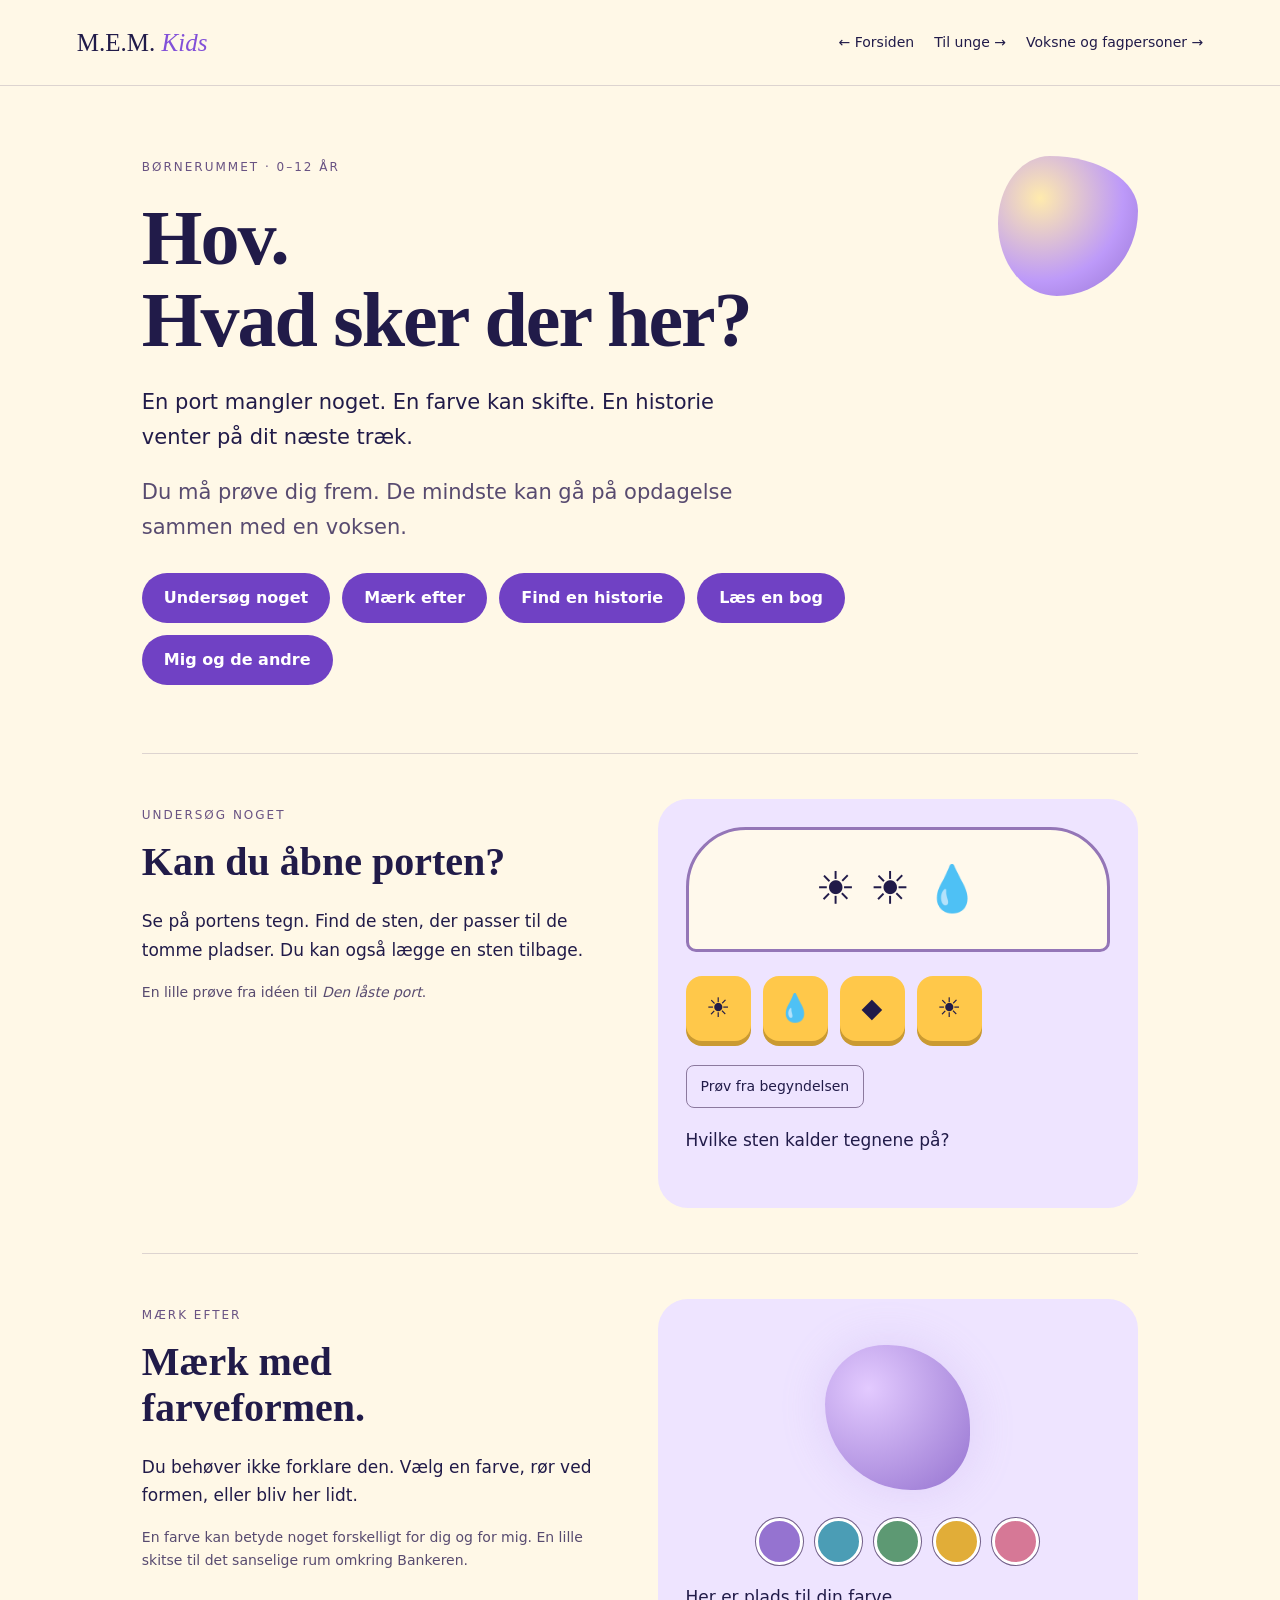
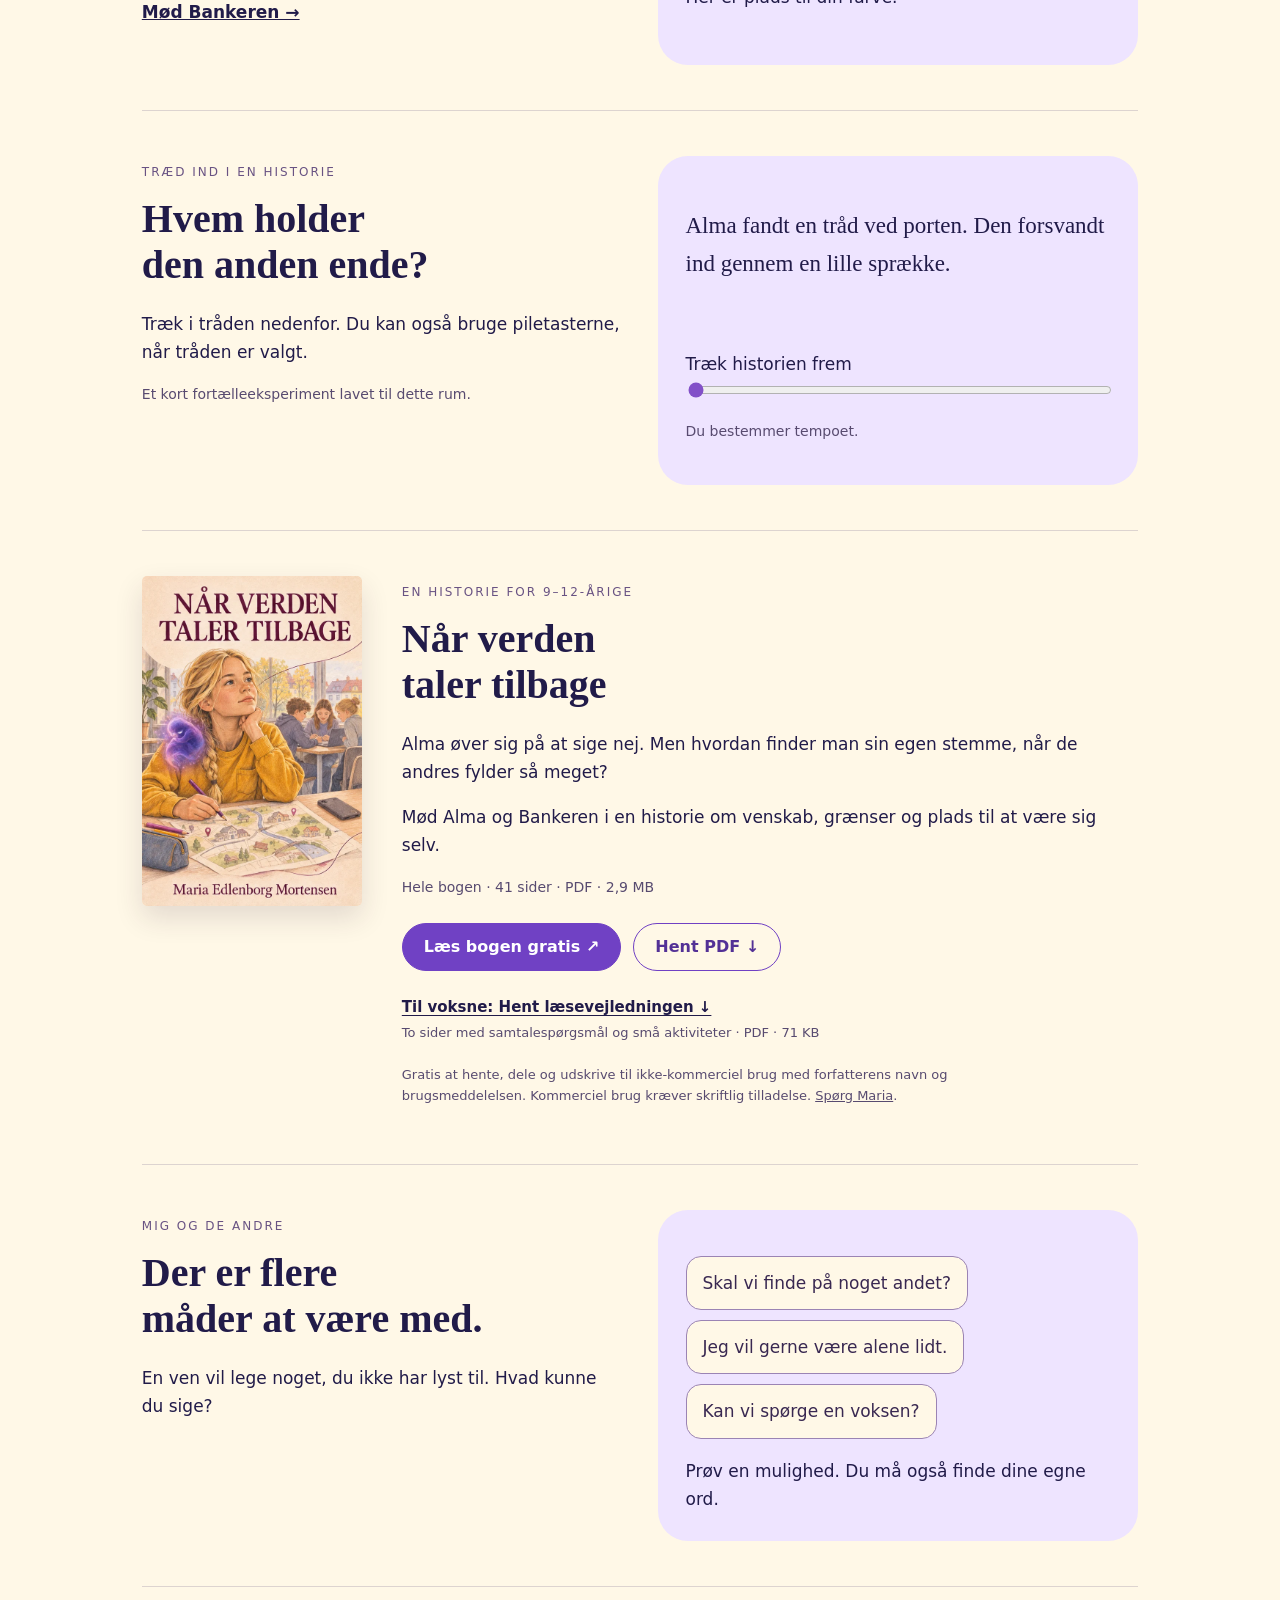
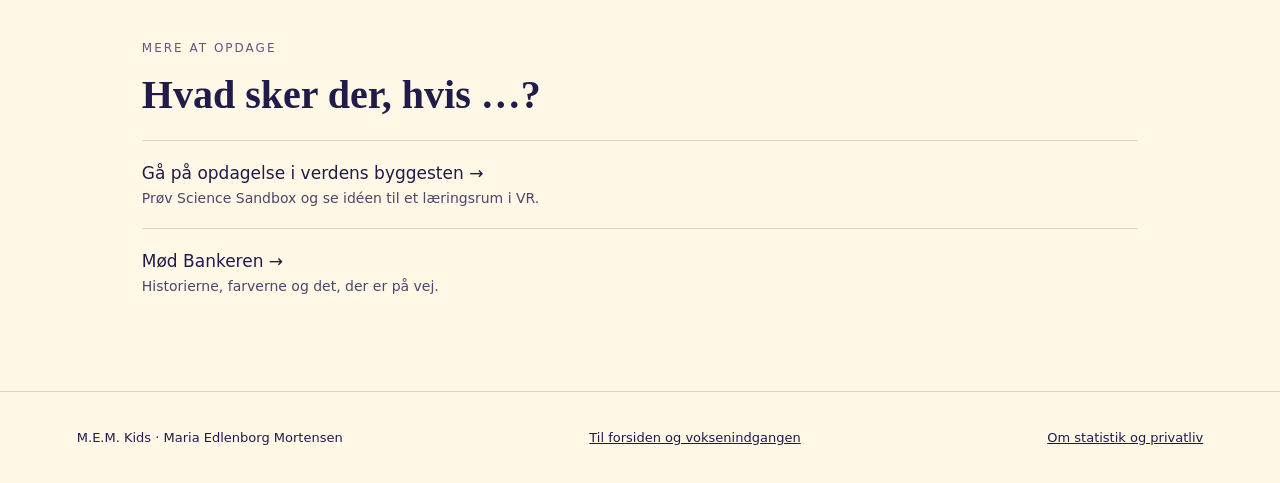
==== commit b379fad4: "Add files via upload" ====
--- a/boern.html
+++ b/boern.html
@@ -23,7 +23,7 @@
 <section class="area split" id="historie"><div><span class="eyebrow">Træd ind i en historie</span><h2>Hvem holder<br>den anden ende?</h2><p>Træk i tråden nedenfor. Du kan også bruge piletasterne, når tråden er valgt.</p><p class="hint">Et kort fortælleeksperiment lavet til dette rum.</p></div><div class="play"><p class="story" id="story-text" aria-live="polite">Alma fandt en tråd ved porten. Den forsvandt ind gennem en lille sprække.</p><label for="story-thread">Træk historien frem</label><input class="thread-control" id="story-thread" type="range" min="0" max="4" step="1" value="0"><p class="hint">Du bestemmer tempoet.</p></div></section>
 <section class="area book-section" id="bogen" aria-labelledby="book-title">
   <div class="book-layout">
-    <a class="book-cover" href="boeger/naar-verden-taler-tilbage.pdf" target="_blank" rel="noopener" aria-label="Læs Når verden taler tilbage som PDF i en ny fane"><img src="assets/naar-verden-taler-tilbage.webp" width="600" height="900" loading="lazy" decoding="async" alt="Omslag til Når verden taler tilbage med Alma og Bankeren."></a>
+    <a class="book-cover" href="boeger/naar-verden-taler-tilbage.pdf" target="_blank" rel="noopener" aria-label="Læs Når verden taler tilbage som PDF i en ny fane" data-goatcounter-click="bog-laes" data-goatcounter-title="Bog: Læs bogen" data-goatcounter-no-session="1"><img src="assets/naar-verden-taler-tilbage.webp" width="600" height="900" loading="lazy" decoding="async" alt="Omslag til Når verden taler tilbage med Alma og Bankeren."></a>
     <div class="book-copy">
       <span class="eyebrow">En historie for 9–12-årige</span>
       <h2 id="book-title">Når verden<br>taler tilbage</h2>
@@ -31,15 +31,17 @@
       <p>Mød Alma og Bankeren i en historie om venskab, grænser og plads til at være sig selv.</p>
       <p class="book-format">Hele bogen · 41 sider · PDF · 2,9 MB</p>
       <div class="book-actions">
-        <a class="book-primary" href="boeger/naar-verden-taler-tilbage.pdf" target="_blank" rel="noopener" aria-label="Læs bogen gratis som PDF i en ny fane">Læs bogen gratis ↗</a>
-        <a class="book-secondary" href="boeger/naar-verden-taler-tilbage.pdf" download="naar-verden-taler-tilbage.pdf">Hent PDF ↓</a>
+        <a class="book-primary" href="boeger/naar-verden-taler-tilbage.pdf" target="_blank" rel="noopener" aria-label="Læs bogen gratis som PDF i en ny fane" data-goatcounter-click="bog-laes" data-goatcounter-title="Bog: Læs bogen" data-goatcounter-no-session="1">Læs bogen gratis ↗</a>
+        <a class="book-secondary" href="boeger/naar-verden-taler-tilbage.pdf" download="naar-verden-taler-tilbage.pdf" data-goatcounter-click="bog-hent-pdf" data-goatcounter-title="Bog: Hent PDF" data-goatcounter-no-session="1">Hent PDF ↓</a>
       </div>
-      <p class="book-guide"><a href="boeger/laesevejledning.pdf" download="laesevejledning.pdf">Til voksne: Hent læsevejledningen ↓</a><br><span>To sider med samtalespørgsmål og små aktiviteter · PDF · 71 KB</span></p>
+      <p class="book-guide"><a href="boeger/laesevejledning.pdf" download="laesevejledning.pdf" data-goatcounter-click="vejledning-hent-pdf" data-goatcounter-title="Læsevejledning: Hent PDF" data-goatcounter-no-session="1">Til voksne: Hent læsevejledningen ↓</a><br><span>To sider med samtalespørgsmål og små aktiviteter · PDF · 71 KB</span></p>
       <p class="book-permission">Gratis at hente, dele og udskrive til ikke-kommerciel brug med forfatterens navn og brugsmeddelelsen. Kommerciel brug kræver skriftlig tilladelse. <a href="mailto:M.E.M.Teori@gmail.com?subject=Tilladelse%20til%20brug%20af%20b%C3%B8rnebog">Spørg Maria</a>.</p>
     </div>
   </div>
 </section>
 <section class="area split" id="sammen"><div><span class="eyebrow">Mig og de andre</span><h2>Der er flere<br>måder at være med.</h2><p>En ven vil lege noget, du ikke har lyst til. Hvad kunne du sige?</p></div><div class="play"><div class="choices"><button data-response="Du kan foreslå en anden leg. Så kan I undersøge, om der er noget, I begge har lyst til.">Skal vi finde på noget andet?</button><button data-response="Du må gerne holde en pause. Du kan fortælle, om du har lyst til at være med senere.">Jeg vil gerne være alene lidt.</button><button data-response="En voksen kan hjælpe med at få plads til begge jeres ønsker.">Kan vi spørge en voksen?</button></div><p class="result" id="friend-result" aria-live="polite">Prøv en mulighed. Du må også finde dine egne ord.</p></div></section>
 <section class="area"><span class="eyebrow">Mere at opdage</span><h2>Hvad sker der, hvis …?</h2><a class="resource" href="laering.html">Gå på opdagelse i verdens byggesten →<span>Prøv Science Sandbox og se idéen til et læringsrum i VR.</span></a><a class="resource" href="bankeren.html">Mød Bankeren →<span>Historierne, farverne og det, der er på vej.</span></a></section></main>
-<footer class="foot"><span>M.E.M. Kids · Maria Edlenborg Mortensen</span><a href="index.html">Til forsiden og voksenindgangen</a></footer>
-<script src="boern.js"></script></body></html>
+<footer class="foot"><span>M.E.M. Kids · Maria Edlenborg Mortensen</span><a href="index.html">Til forsiden og voksenindgangen</a><a href="statistik-og-privatliv.html">Om statistik og privatliv</a></footer>
+<script src="boern.js"></script><script>window.goatcounter={path:function(){return location.pathname;},referrer:""};</script>
+<script data-goatcounter="https://mem-kids.goatcounter.com/count" async src="https://gc.zgo.at/count.js"></script>
+</body></html>
